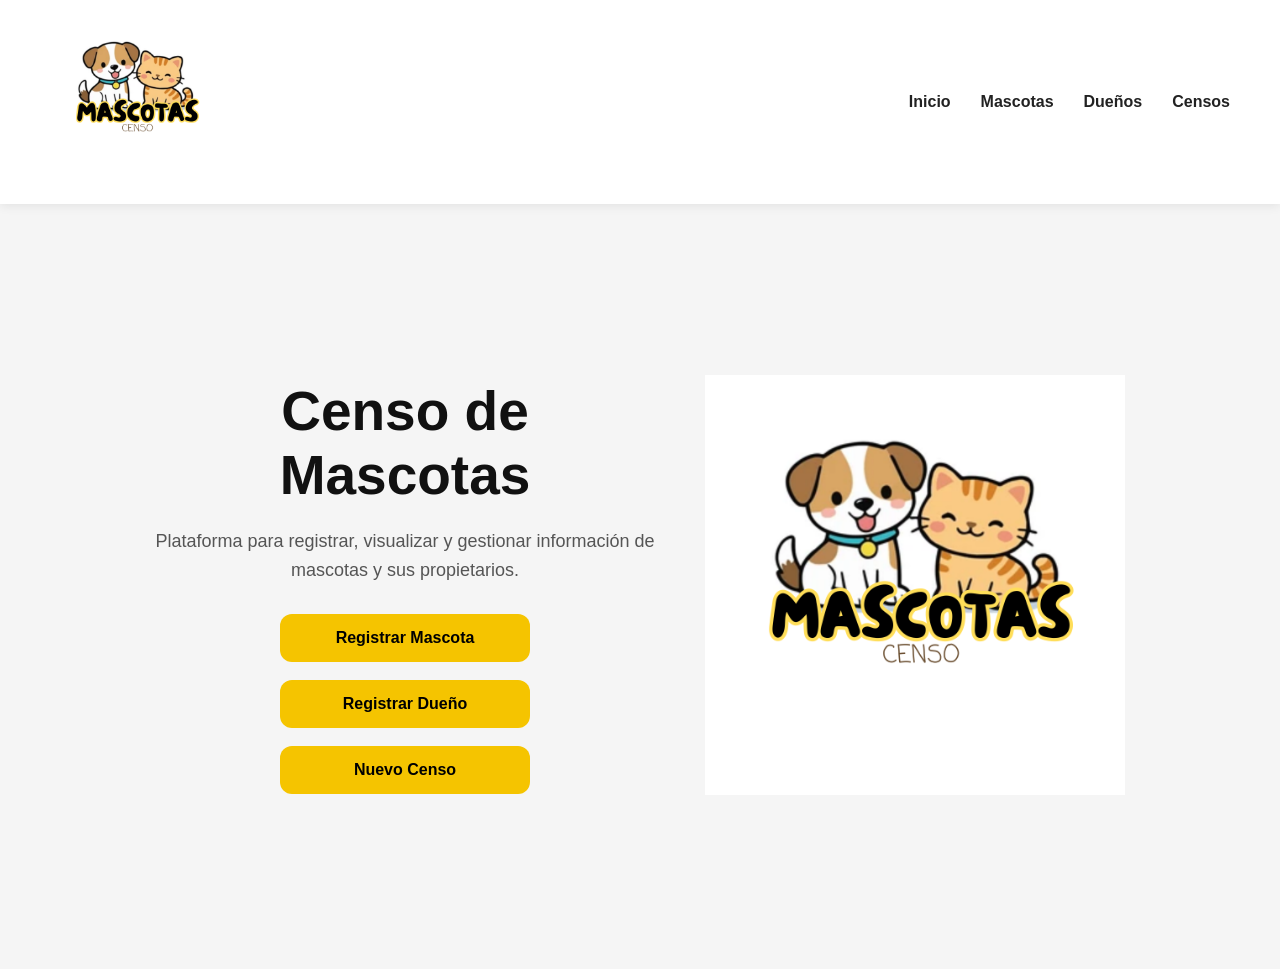
==== index.html @ c16afd67 "Update" ====
<!DOCTYPE html>
<html lang="es">
<head>
  <meta charset="UTF-8">
  <meta name="viewport" content="width=device-width, initial-scale=1.0">
  <title>Mascotas Censo</title>

  <link rel="stylesheet" href="style.css">
  <link rel="manifest" href="manifest.json">
</head>
<body>

  <header class="header">

    <div class="logo-container">
      <img src="./img/logo.png" alt="Logo Mascotas Censo" class="logo">
    </div>

    <nav class="navbar">
      <a href="index.html">Inicio</a>
      <a href="mascotas.html">Mascotas</a>
      <a href="personas.html">Dueños</a>
      <a href="censos.html">Censos</a>
    </nav>

  </header>

  <main class="main">

    <section class="hero">

      <div class="hero-text">

        <h1>Censo de Mascotas</h1>

        <p>
          Plataforma para registrar, visualizar y gestionar información
          de mascotas y sus propietarios.
        </p>

        <div class="buttons">

          <a href="mascotas.html">
            <button>Registrar Mascota</button>
          </a>

          <a href="personas.html">
            <button>Registrar Dueño</button>
          </a>

          <a href="censos.html">
            <button>Nuevo Censo</button>
          </a>

        </div>

      </div>

      <div class="hero-image">
        <img src="./img/logo.png" alt="Mascotas Censo">
      </div>

    </section>

  </main>

</body>
</html>
---- style.css ----
*{
  margin:0;
  padding:0;
  box-sizing:border-box;
}

body{
  font-family: Arial, Helvetica, sans-serif;
  background:#f5f5f5;
  color:#222;
}

/* HEADER */

.header{
  width:100%;
  background:#ffffff;
  padding:15px 50px;
  display:flex;
  justify-content:space-between;
  align-items:center;
  box-shadow:0 2px 10px rgba(0,0,0,0.08);
  position:sticky;
  top:0;
}

.logo{
  width:170px;
}

.navbar{
  display:flex;
  gap:30px;
}

.navbar a{
  text-decoration:none;
  color:#222;
  font-weight:bold;
  transition:0.3s;
}

.navbar a:hover{
  color:#f5c400;
}

/* HERO */

.main{
  width:100%;
}

.hero{
  min-height:85vh;
  display:flex;
  justify-content:center;
  align-items:center;
  padding:50px;
  gap:50px;
}

.hero-text{
  max-width:500px;
  display:flex;
  flex-direction:column;
  align-items:center;
  text-align:center;
}

.hero-text h1{
  font-size:55px;
  margin-bottom:20px;
  color:#111;
}

.hero-text p{
  font-size:18px;
  line-height:1.6;
  margin-bottom:30px;
  color:#555;
}

.buttons{
  display:flex;
  flex-direction:column;
  gap:18px;
  width:250px;
  align-items:center;
  justify-content:center;
}

.buttons a{
  width:100%;
}

.buttons button{
  width:100%;
}

.hero-text button{
  padding:15px 25px;
  border:none;
  border-radius:12px;
  background:#f5c400;
  color:#000;
  font-size:16px;
  font-weight:bold;
  cursor:pointer;
  transition:0.3s;
}

.hero-text button:hover{
  transform:scale(1.05);
}

.hero-image img{
  width:420px;
}

/* CARDS */

.cards{
  width:100%;
  display:flex;
  justify-content:center;
  gap:30px;
  padding:50px;
  flex-wrap:wrap;
}

.card-link{
  text-decoration:none;
  color:inherit;
}

.card{
  background:white;
  width:320px;
  padding:30px;
  border-radius:20px;
  box-shadow:0 5px 15px rgba(0,0,0,0.08);
  transition:0.3s;
}

.card:hover{
  transform:translateY(-8px);
}

.card h2{
  margin-bottom:15px;
  color:#111;
}

.card p{
  color:#666;
  line-height:1.5;
}

/* RESPONSIVE */

@media(max-width:900px){

  .header{
    flex-direction:column;
    gap:20px;
    padding:20px;
  }

  .navbar{
    flex-wrap:wrap;
    justify-content:center;
  }

  .hero{
    flex-direction:column;
    text-align:center;
  }

  .buttons{
    justify-content:center;
  }

  .hero-text h1{
    font-size:42px;
  }

  .hero-image img{
    width:300px;
  }
}
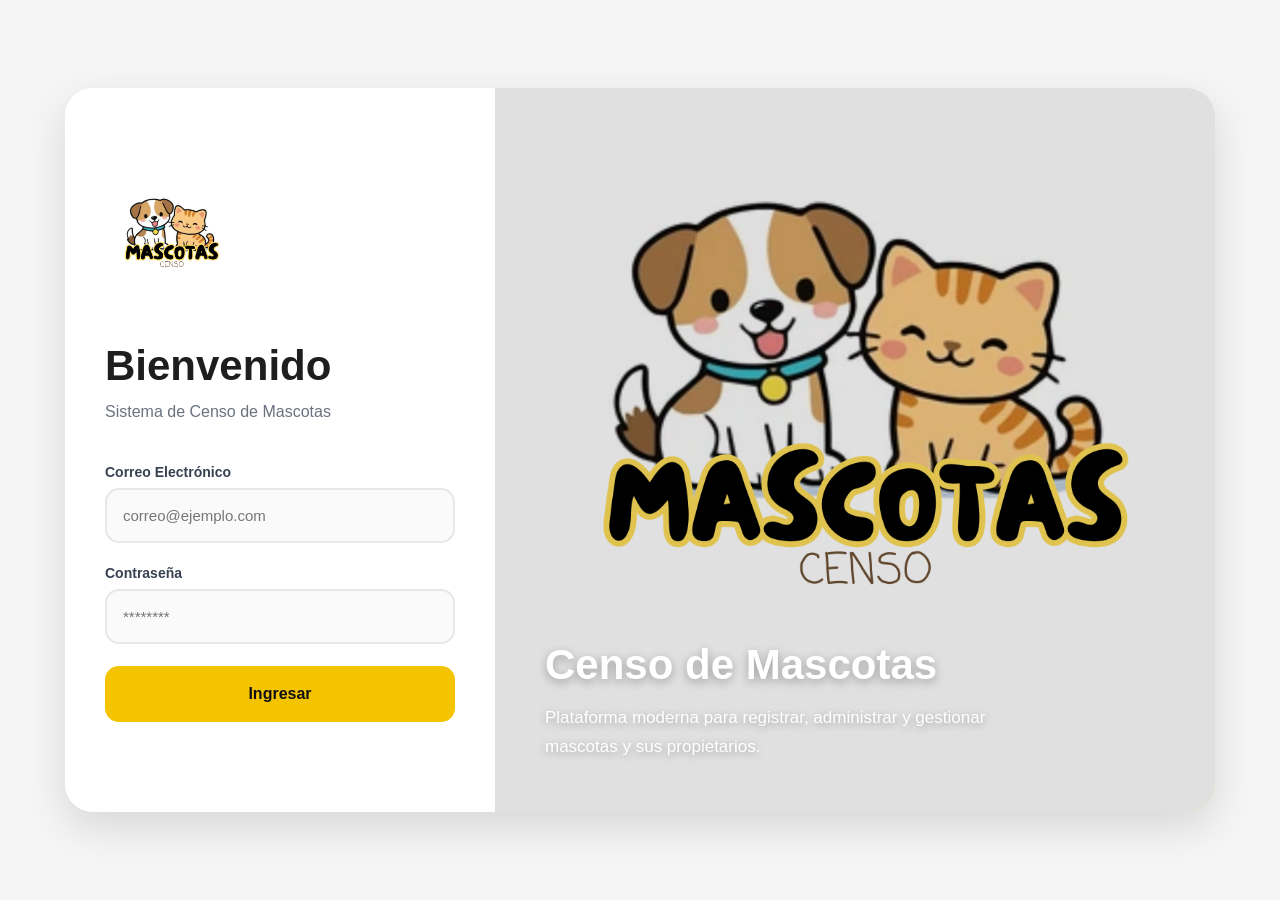
==== commit cfe731d4: "change name of index.html to dashboard.html" ====
--- a/index.html
+++ b/index.html
@@ -1,68 +1,97 @@
 <!DOCTYPE html>
 <html lang="es">
 <head>
-  <meta charset="UTF-8">
-  <meta name="viewport" content="width=device-width, initial-scale=1.0">
-  <title>Mascotas Censo</title>
+    <meta charset="UTF-8">
+    <meta name="viewport" content="width=device-width, initial-scale=1.0">
 
-  <link rel="stylesheet" href="style.css">
-  <link rel="manifest" href="manifest.json">
+    <title>Login - Censo Mascotas</title>
+
+    <link rel="stylesheet" href="css/login.css">
 </head>
 <body>
 
-  <header class="header">
+    <div class="login-container">
 
-    <div class="logo-container">
-      <img src="./img/logo.png" alt="Logo Mascotas Censo" class="logo">
-    </div>
+        <!-- LEFT -->
+        <div class="login-left">
 
-    <nav class="navbar">
-      <a href="index.html">Inicio</a>
-      <a href="mascotas.html">Mascotas</a>
-      <a href="personas.html">Dueños</a>
-      <a href="censos.html">Censos</a>
-    </nav>
+            <div class="logo">
+                <img src="img/logo.png" alt="Logo">
+            </div>
 
-  </header>
+            <h2 class="login-title">
+                Bienvenido
+            </h2>
 
-  <main class="main">
+            <p class="login-subtitle">
+                Sistema de Censo de Mascotas
+            </p>
 
-    <section class="hero">
+            <form id="loginForm">
 
-      <div class="hero-text">
+                <div class="form-group">
+                    <label>Correo Electrónico</label>
 
-        <h1>Censo de Mascotas</h1>
+                    <input
+                        type="email"
+                        id="email"
+                        class="form-control"
+                        placeholder="correo@ejemplo.com"
+                        required
+                    >
+                </div>
 
-        <p>
-          Plataforma para registrar, visualizar y gestionar información
-          de mascotas y sus propietarios.
-        </p>
+                <div class="form-group">
+                    <label>Contraseña</label>
 
-        <div class="buttons">
+                    <input
+                        type="password"
+                        id="password"
+                        class="form-control"
+                        placeholder="********"
+                        required
+                    >
+                </div>
 
-          <a href="mascotas.html">
-            <button>Registrar Mascota</button>
-          </a>
+                <button type="submit" class="login-btn">
+                    Ingresar
+                </button>
 
-          <a href="personas.html">
-            <button>Registrar Dueño</button>
-          </a>
+                <div id="message" class="message"></div>
 
-          <a href="censos.html">
-            <button>Nuevo Censo</button>
-          </a>
+            </form>
 
         </div>
 
-      </div>
+        <!-- RIGHT -->
+        <div class="login-right">
 
-      <div class="hero-image">
-        <img src="./img/logo.png" alt="Mascotas Censo">
-      </div>
+            <img
+                src="img/logo.png"
+                alt="Imagen Login"
+            >
 
-    </section>
+            <div class="overlay"></div>
 
-  </main>
+            <div class="right-content">
+
+                <h2>
+                    Censo de Mascotas
+                </h2>
+
+                <p>
+                    Plataforma moderna para registrar,
+                    administrar y gestionar mascotas
+                    y sus propietarios.
+                </p>
+
+            </div>
+
+        </div>
+
+    </div>
+
+    <script src="js/login.js"></script>
 
 </body>
 </html>
--- a/css/login.css
+++ b/css/login.css
@@ -0,0 +1,252 @@
+*{
+    margin: 0;
+    padding: 0;
+    box-sizing: border-box;
+    font-family: "Segoe UI", sans-serif;
+}
+
+body{
+    width: 100%;
+    min-height: 100vh;
+    background: #f5f5f5;
+    display: flex;
+    justify-content: center;
+    align-items: center;
+    padding: 20px;
+}
+
+/* ===================================
+   CONTAINER
+=================================== */
+
+.login-container{
+    width: 100%;
+    max-width: 1150px;
+    min-height: 700px;
+    background: #ffffff;
+    border-radius: 28px;
+    overflow: hidden;
+    display: grid;
+    grid-template-columns: 430px 1fr;
+    box-shadow: 0 15px 40px rgba(0,0,0,0.12);
+}
+
+/* ===================================
+   LEFT
+=================================== */
+
+.login-left{
+    padding: 50px 40px;
+    display: flex;
+    flex-direction: column;
+    justify-content: center;
+    background: #ffffff;
+}
+
+.logo{
+    margin-bottom: 30px;
+}
+
+.logo img{
+    width: 130px;
+}
+
+/* TITLES */
+
+.login-title{
+    font-size: 42px;
+    font-weight: 800;
+    color: #1e1e1e;
+    margin-bottom: 10px;
+}
+
+.login-subtitle{
+    font-size: 16px;
+    color: #6b7280;
+    margin-bottom: 40px;
+    line-height: 1.5;
+}
+
+/* FORM */
+
+.form-group{
+    margin-bottom: 22px;
+}
+
+.form-group label{
+    display: block;
+    margin-bottom: 8px;
+    font-size: 14px;
+    font-weight: 600;
+    color: #374151;
+}
+
+.form-control{
+    width: 100%;
+    height: 55px;
+    border: 2px solid #e5e7eb;
+    border-radius: 14px;
+    padding: 0 16px;
+    font-size: 15px;
+    background: #fafafa;
+    transition: 0.3s ease;
+}
+
+.form-control:focus{
+    outline: none;
+    border-color: #f4c400;
+    background: #ffffff;
+    box-shadow: 0 0 0 4px rgba(244,196,0,0.18);
+}
+
+/* OPTIONS */
+
+.options{
+    display: flex;
+    justify-content: space-between;
+    align-items: center;
+    margin-bottom: 25px;
+    font-size: 14px;
+}
+
+.remember{
+    display: flex;
+    align-items: center;
+    gap: 8px;
+    color: #555;
+}
+
+.options a{
+    text-decoration: none;
+    color: #d89d00;
+    font-weight: 600;
+}
+
+/* BUTTON */
+
+.login-btn{
+    width: 100%;
+    height: 56px;
+    border: none;
+    border-radius: 14px;
+    background: #f4c400;
+    color: #111;
+    font-size: 16px;
+    font-weight: 700;
+    cursor: pointer;
+    transition: 0.3s ease;
+}
+
+.login-btn:hover{
+    background: #e4b800;
+    transform: translateY(-2px);
+    box-shadow: 0 12px 20px rgba(244,196,0,0.25);
+}
+
+/* MESSAGE */
+
+.message{
+    margin-top: 20px;
+    padding: 14px;
+    border-radius: 12px;
+    display: none;
+    font-size: 14px;
+}
+
+.message.error{
+    display: block;
+    background: #fee2e2;
+    color: #b91c1c;
+}
+
+.message.success{
+    display: block;
+    background: #dcfce7;
+    color: #166534;
+}
+
+/* REGISTER */
+
+.register-text{
+    margin-top: 30px;
+    text-align: center;
+    font-size: 14px;
+    color: #6b7280;
+}
+
+.register-text a{
+    color: #d89d00;
+    text-decoration: none;
+    font-weight: 700;
+}
+
+/* ===================================
+   RIGHT
+=================================== */
+
+.login-right{
+    position: relative;
+    overflow: hidden;
+    background: linear-gradient(
+        180deg,
+        #fff6cf,
+        #ffe27a
+    );
+}
+
+.login-right img{
+    width: 100%;
+    height: 100%;
+    object-fit: cover;
+}
+
+.overlay{
+    position: absolute;
+    inset: 0;
+    background: rgba(0,0,0,0.12);
+}
+
+.right-content{
+    position: absolute;
+    bottom: 50px;
+    left: 50px;
+    color: white;
+    z-index: 2;
+}
+
+.right-content h2{
+    font-size: 42px;
+    font-weight: 800;
+    margin-bottom: 15px;
+    text-shadow: 0 3px 10px rgba(0,0,0,0.3);
+}
+
+.right-content p{
+    max-width: 450px;
+    line-height: 1.7;
+    font-size: 17px;
+    text-shadow: 0 2px 8px rgba(0,0,0,0.3);
+}
+
+/* ===================================
+   RESPONSIVE
+=================================== */
+
+@media(max-width: 950px){
+
+    .login-container{
+        grid-template-columns: 1fr;
+    }
+
+    .login-right{
+        display: none;
+    }
+
+    .login-left{
+        padding: 40px 25px;
+    }
+
+    .login-title{
+        font-size: 34px;
+    }
+}
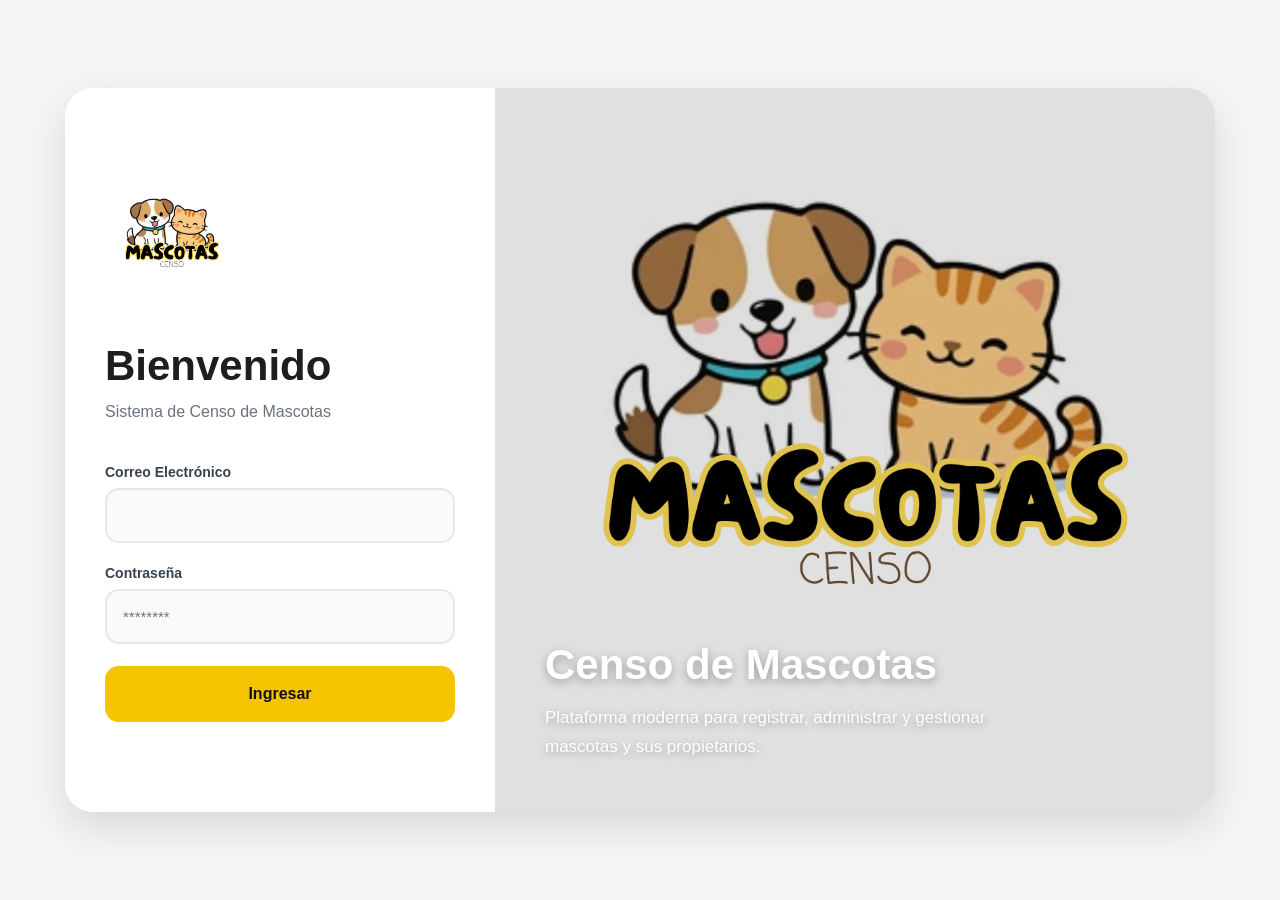
==== commit 4e4a076e: "nuevos cambios: login funcionando con backend" ====
--- a/index.html
+++ b/index.html
@@ -33,10 +33,9 @@
                     <label>Correo Electrónico</label>
 
                     <input
-                        type="email"
+                        type="text"
                         id="email"
                         class="form-control"
-                        placeholder="correo@ejemplo.com"
                         required
                     >
                 </div>
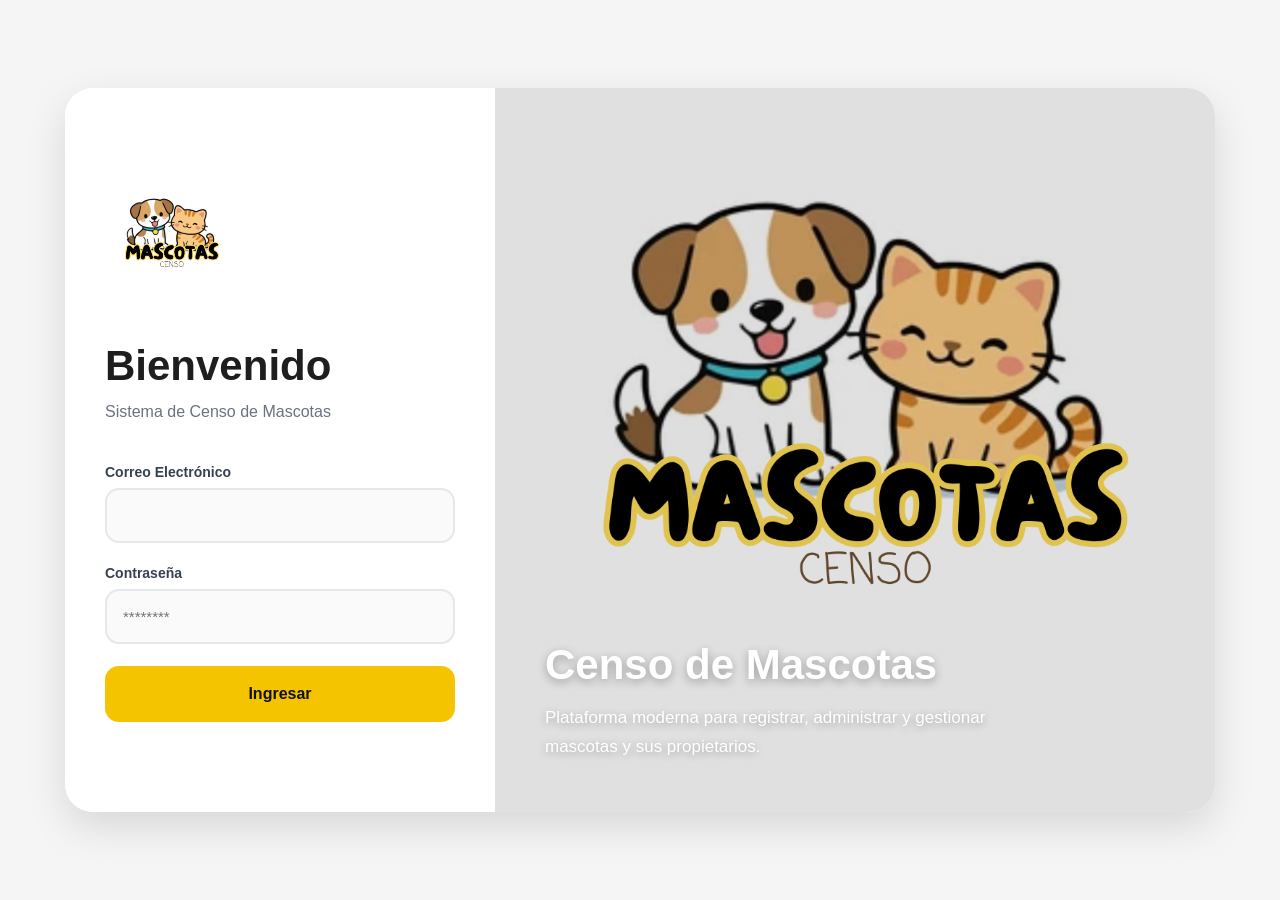
==== commit ddcdb13e: "cambios hasta notificaciones" ====
--- a/index.html
+++ b/index.html
@@ -90,7 +90,9 @@
 
     </div>
 
+    <script src="services/base.service.js"></script>
+    <script src="services/auth.service.js"></script>
     <script src="js/login.js"></script>
 
 </body>
-</html>+</html>
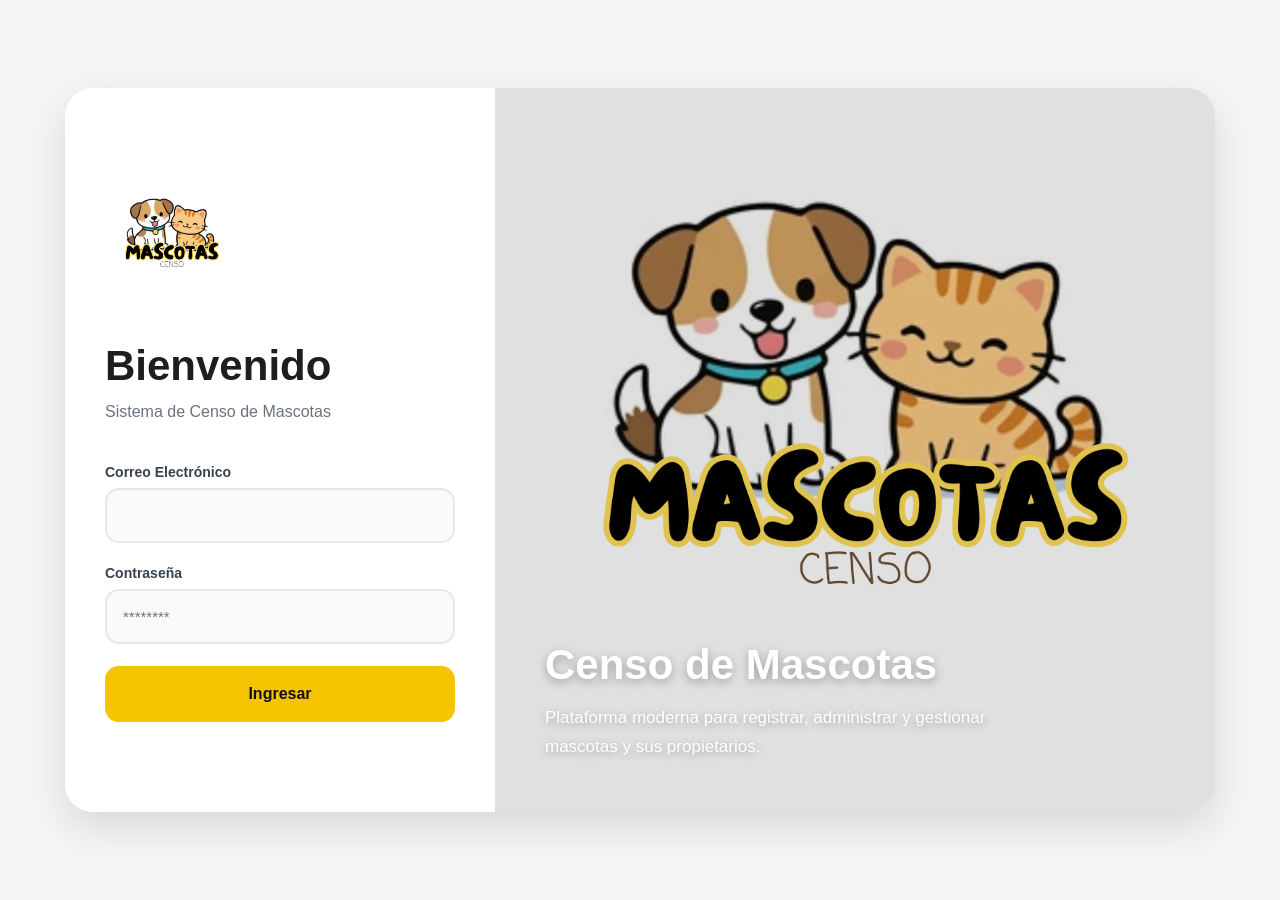
==== commit 7e9c36a7: "Correction paths and photograph in census" ====
--- a/index.html
+++ b/index.html
@@ -6,7 +6,8 @@
 
     <title>Login - Censo Mascotas</title>
 
-    <link rel="stylesheet" href="css/login.css">
+    <link rel="stylesheet" href="./css/login.css">
+    <link rel="manifest" href="manifest.json">
 </head>
 <body>
 
@@ -16,7 +17,7 @@
         <div class="login-left">
 
             <div class="logo">
-                <img src="img/logo.png" alt="Logo">
+                <img src="./img/logo.png" alt="Logo">
             </div>
 
             <h2 class="login-title">
@@ -66,7 +67,7 @@
         <div class="login-right">
 
             <img
-                src="img/logo.png"
+                src="./img/logo.png"
                 alt="Imagen Login"
             >
 
@@ -90,9 +91,9 @@
 
     </div>
 
-    <script src="services/base.service.js"></script>
-    <script src="services/auth.service.js"></script>
-    <script src="js/login.js"></script>
+    <script src="./services/base.service.js"></script>
+    <script src="./services/auth.service.js"></script>
+    <script src="./js/login.js"></script>
 
 </body>
 </html>
--- a/css/login.css
+++ b/css/login.css
@@ -15,9 +15,7 @@
     padding: 20px;
 }
 
-/* ===================================
-   CONTAINER
-=================================== */
+/* CONTAINER */
 
 .login-container{
     width: 100%;
@@ -31,9 +29,7 @@
     box-shadow: 0 15px 40px rgba(0,0,0,0.12);
 }
 
-/* ===================================
-   LEFT
-=================================== */
+/* LEFT */
 
 .login-left{
     padding: 50px 40px;
@@ -180,9 +176,8 @@
     font-weight: 700;
 }
 
-/* ===================================
-   RIGHT
-=================================== */
+/*
+   RIGHT */
 
 .login-right{
     position: relative;
@@ -228,9 +223,8 @@
     text-shadow: 0 2px 8px rgba(0,0,0,0.3);
 }
 
-/* ===================================
-   RESPONSIVE
-=================================== */
+/*
+   RESPONSIVE */
 
 @media(max-width: 950px){
 
